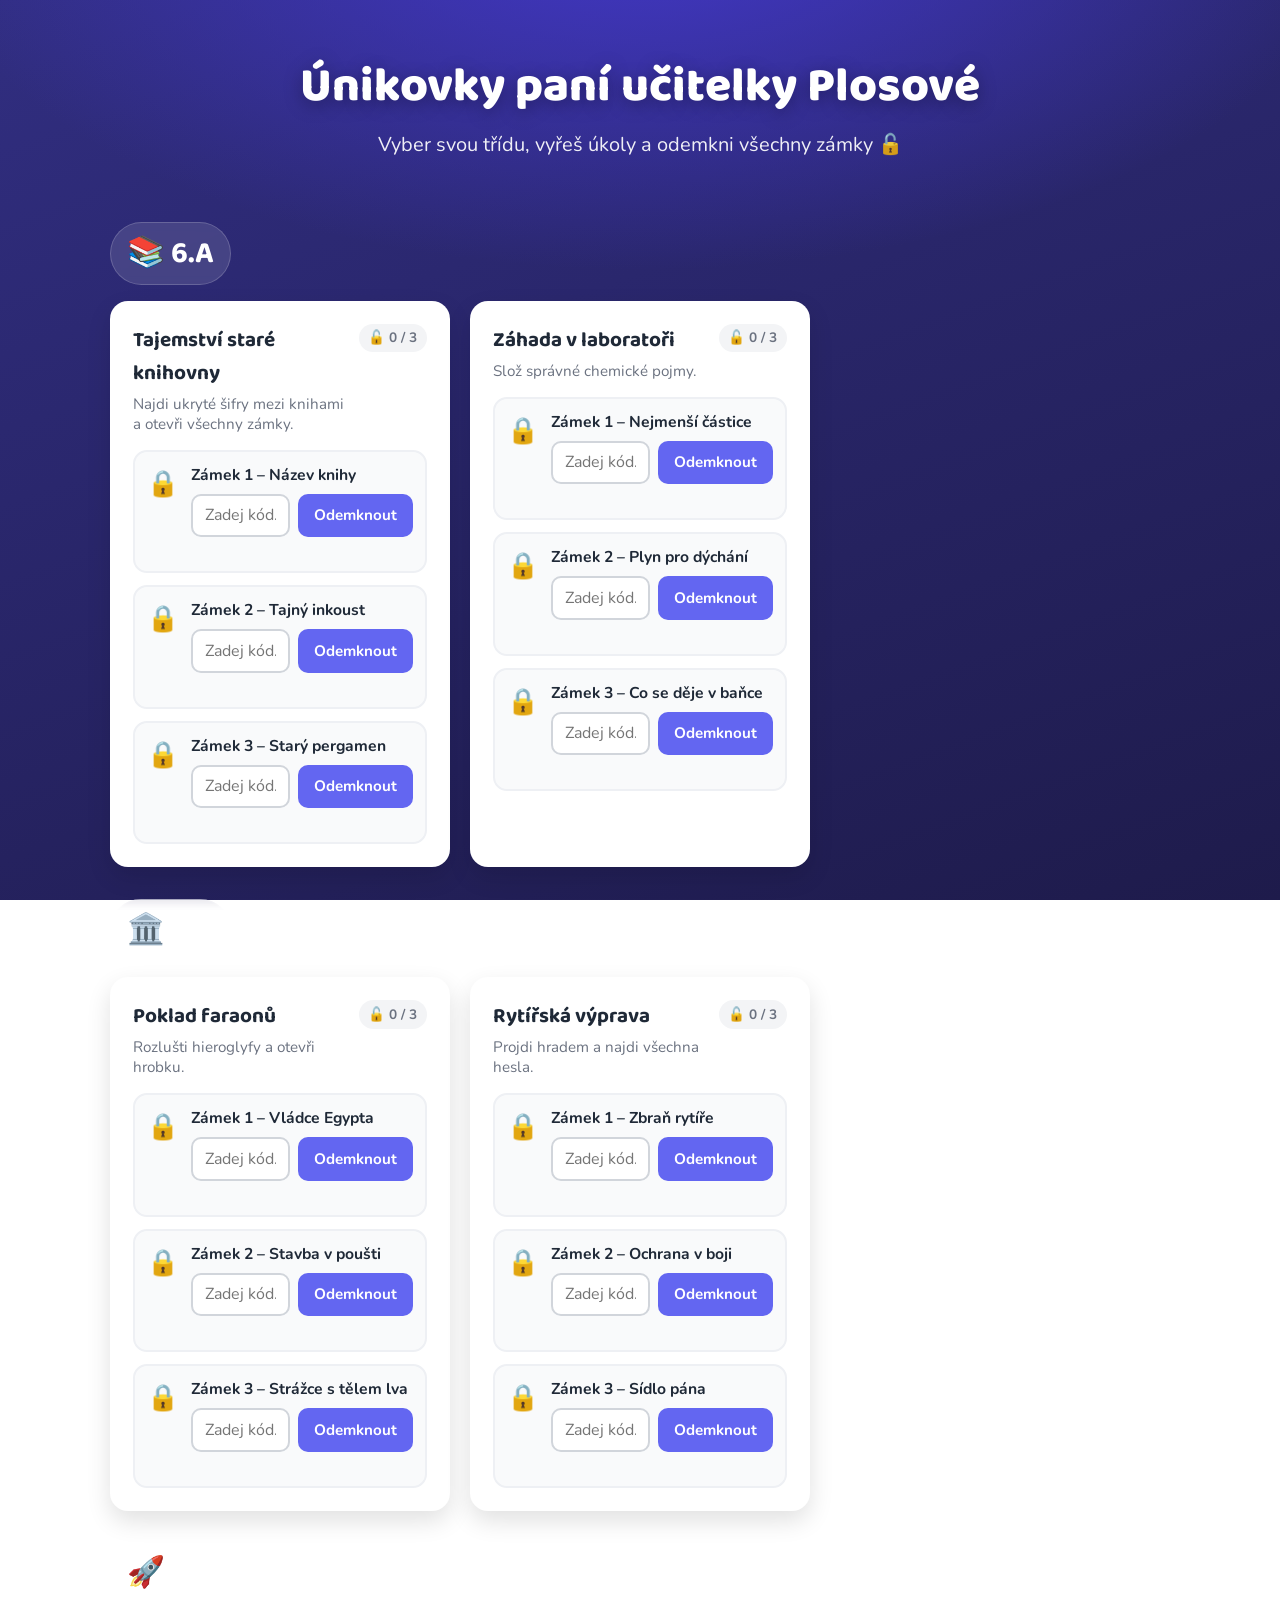
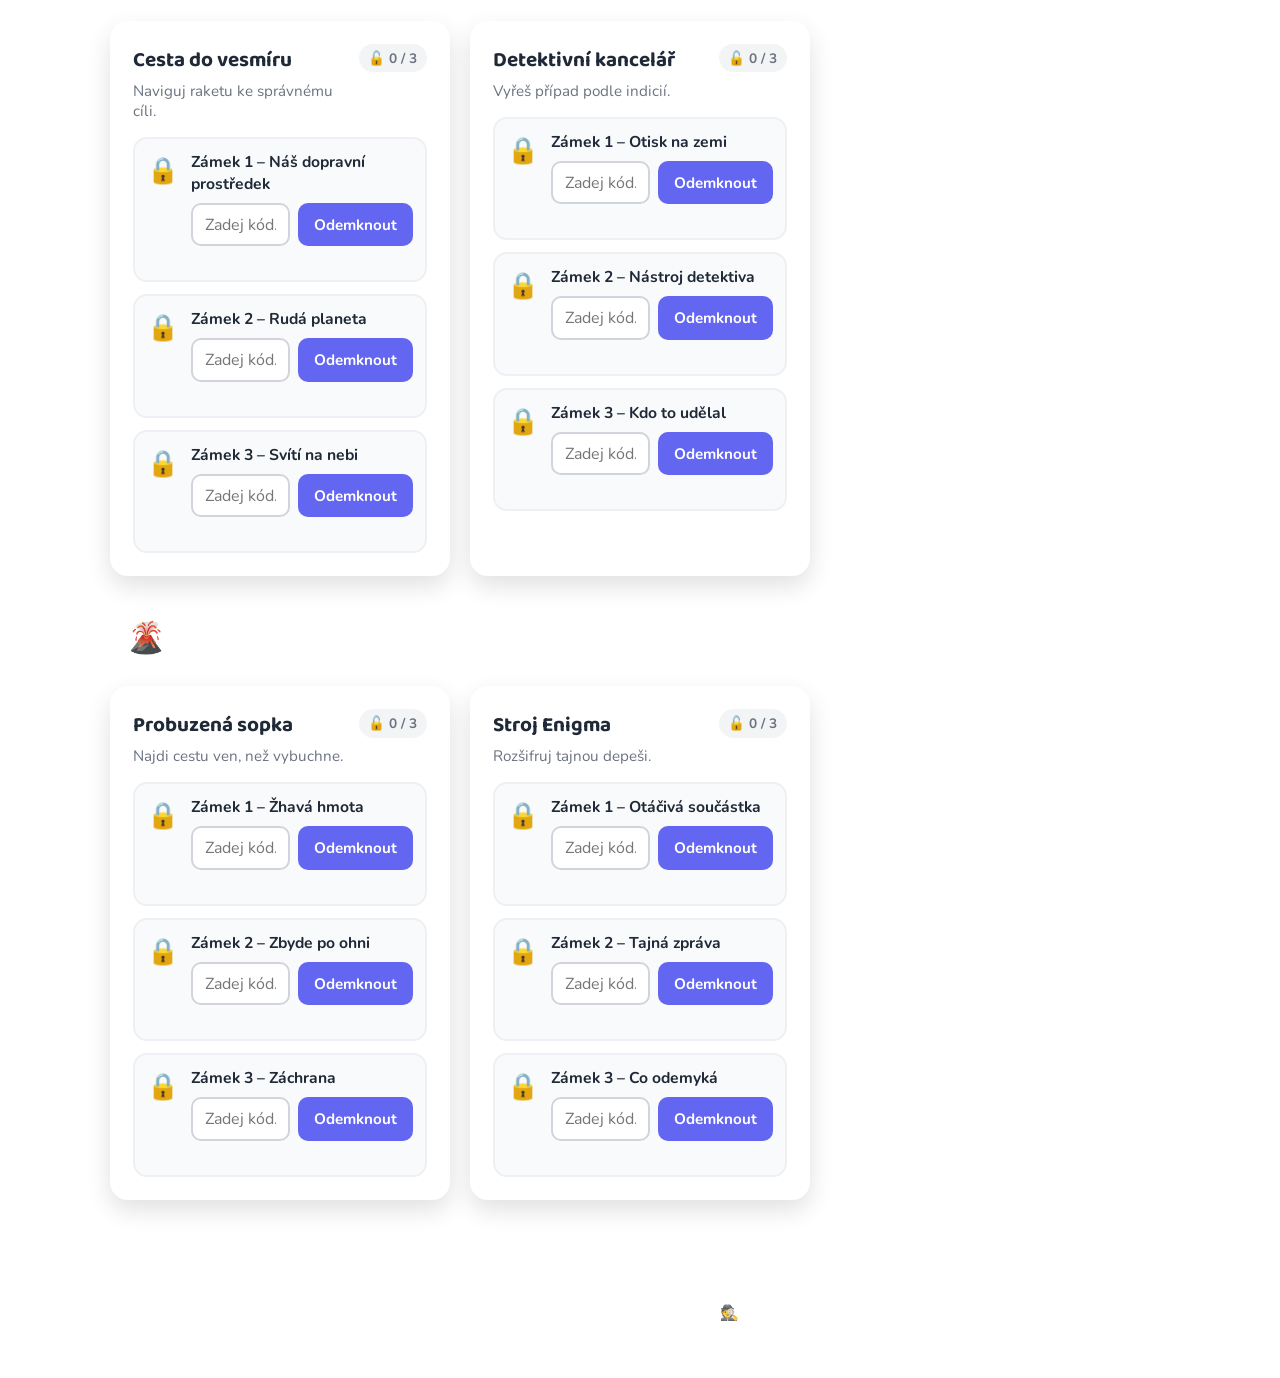
==== index.html @ 62081350 "Web s únikovkami pro paní učitelku Plosovou Statický web (HTML/CSS/JS) s únikovkami rozdělenými podl" ====
<!DOCTYPE html>
<html lang="cs">
  <head>
    <meta charset="utf-8" />
    <meta name="viewport" content="width=device-width, initial-scale=1" />
    <title>Únikovky paní učitelky Plosové</title>
    <meta
      name="description"
      content="Únikovky podle tříd – odemkni zámky správným kódem."
    />
    <link rel="preconnect" href="https://fonts.gstatic.com" crossorigin />
    <link
      href="https://fonts.googleapis.com/css2?family=Baloo+2:wght@500;700;800&family=Nunito:wght@400;600;700&display=swap"
      rel="stylesheet"
    />
    <link rel="stylesheet" href="css/styles.css" />
    <link
      rel="icon"
      href="data:image/svg+xml,<svg xmlns='http://www.w3.org/2000/svg' viewBox='0 0 100 100'><text y='.9em' font-size='90'>🔐</text></svg>"
    />
  </head>
  <body>
    <header class="hlavicka">
      <h1 id="nadpis">Únikovky paní učitelky Plosové</h1>
      <p id="podnadpis" class="podnadpis">
        Vyber svou třídu, vyřeš úkoly a odemkni všechny zámky 🔓
      </p>
    </header>

    <main>
      <div id="tridy" class="obal-trid"></div>
    </main>

    <footer class="paticka">
      <p>Hodně štěstí, detektivové! 🕵️</p>
    </footer>

    <script src="js/hash.js"></script>
    <script src="js/data.js"></script>
    <script src="js/app.js"></script>
  </body>
</html>
---- css/styles.css ----
/* ==========================================================================
   STYLY WEBU ÚNIKOVEK
   ========================================================================== */

:root {
  --pozadi-1: #312e81;
  --pozadi-2: #1e1b4b;
  --karta: #ffffff;
  --text: #1f2937;
  --text-svetly: #6b7280;
  --akcent: #6366f1;
  --akcent-tmavy: #4f46e5;
  --zelena: #22c55e;
  --zelena-svetla: #dcfce7;
  --zelena-tmava: #15803d;
  --cervena: #ef4444;
  --cervena-svetla: #fee2e2;
  --stin: 0 10px 25px rgba(0, 0, 0, 0.12);
  --radius: 18px;
}

* {
  box-sizing: border-box;
}

body {
  margin: 0;
  font-family: "Nunito", system-ui, -apple-system, "Segoe UI", sans-serif;
  color: var(--text);
  background: radial-gradient(
      1200px 600px at 50% -10%,
      #4338ca 0%,
      transparent 60%
    ),
    linear-gradient(160deg, var(--pozadi-1), var(--pozadi-2));
  min-height: 100vh;
  background-attachment: fixed;
}

/* --- Hlavička ------------------------------------------------------------ */
.hlavicka {
  text-align: center;
  color: #fff;
  padding: 3rem 1.25rem 1rem;
}

.hlavicka h1 {
  font-family: "Baloo 2", "Nunito", sans-serif;
  font-weight: 800;
  font-size: clamp(1.8rem, 5vw, 3rem);
  margin: 0 0 0.4rem;
  text-shadow: 0 4px 18px rgba(0, 0, 0, 0.35);
}

.podnadpis {
  margin: 0;
  font-size: clamp(1rem, 2.5vw, 1.25rem);
  opacity: 0.92;
}

main {
  max-width: 1100px;
  margin: 0 auto;
  padding: 1rem 1.25rem 2rem;
}

/* --- Třída --------------------------------------------------------------- */
.trida {
  margin: 2rem 0;
}

.hlavicka-tridy {
  display: flex;
  align-items: center;
  gap: 0.75rem;
  margin-bottom: 1rem;
}

.nazev-tridy {
  font-family: "Baloo 2", "Nunito", sans-serif;
  color: #fff;
  font-size: clamp(1.3rem, 3.5vw, 1.9rem);
  margin: 0;
  padding: 0.35rem 1rem;
  background: rgba(255, 255, 255, 0.12);
  border: 1px solid rgba(255, 255, 255, 0.18);
  border-radius: 999px;
  backdrop-filter: blur(4px);
}

/* --- Mřížka únikovek ----------------------------------------------------- */
.mrizka {
  display: grid;
  grid-template-columns: repeat(auto-fill, minmax(300px, 1fr));
  gap: 1.25rem;
}

/* --- Karta únikovky ------------------------------------------------------ */
.karta {
  background: var(--karta);
  border-radius: var(--radius);
  box-shadow: var(--stin);
  padding: 1.25rem;
  display: flex;
  flex-direction: column;
  gap: 1rem;
  border: 3px solid transparent;
  transition: border-color 0.3s ease, transform 0.2s ease;
}

.karta.dokonceno {
  border-color: var(--zelena);
}

.karta-hlavicka {
  position: relative;
  padding-right: 4.5rem;
}

.nazev-unikovky {
  font-family: "Baloo 2", "Nunito", sans-serif;
  font-size: 1.3rem;
  margin: 0 0 0.25rem;
  color: var(--text);
}

.popis {
  margin: 0;
  color: var(--text-svetly);
  font-size: 0.95rem;
}

.odznak {
  position: absolute;
  top: 0;
  right: 0;
  background: #f3f4f6;
  color: var(--text-svetly);
  font-weight: 700;
  font-size: 0.85rem;
  padding: 0.3rem 0.6rem;
  border-radius: 999px;
  white-space: nowrap;
}

.odznak.hotovo {
  background: var(--zelena-svetla);
  color: var(--zelena-tmava);
}

/* --- Seznam zámků -------------------------------------------------------- */
.zamky {
  list-style: none;
  margin: 0;
  padding: 0;
  display: flex;
  flex-direction: column;
  gap: 0.75rem;
}

.zamek-radek {
  position: relative;
  display: flex;
  gap: 0.75rem;
  align-items: flex-start;
  background: #f9fafb;
  border: 2px solid #eef0f4;
  border-radius: 14px;
  padding: 0.75rem;
  overflow: hidden;
  transition: background 0.35s ease, border-color 0.35s ease;
}

.zamek-radek.odemknuto {
  background: var(--zelena-svetla);
  border-color: var(--zelena);
}

.zamek-ikona {
  font-size: 1.6rem;
  line-height: 1.6;
  flex-shrink: 0;
  transition: transform 0.3s ease;
}

.zamek-radek.odemknuto .zamek-ikona {
  transform: scale(1.15);
  animation: poskoceni 0.5s ease;
}

.zamek-stred {
  flex: 1;
  min-width: 0;
}

.zamek-nazev {
  margin: 0 0 0.5rem;
  font-weight: 700;
  font-size: 0.98rem;
}

.zamek-radek.odemknuto .zamek-nazev {
  color: var(--zelena-tmava);
}

/* --- Formulář pro kód ---------------------------------------------------- */
.form-kod {
  display: flex;
  gap: 0.5rem;
}

.vstup-kod {
  flex: 1;
  min-width: 0;
  padding: 0.55rem 0.75rem;
  border: 2px solid #d1d5db;
  border-radius: 10px;
  font-size: 1rem;
  font-family: inherit;
  outline: none;
  transition: border-color 0.2s ease;
}

.vstup-kod:focus {
  border-color: var(--akcent);
}

.tlacitko {
  background: var(--akcent);
  color: #fff;
  border: none;
  border-radius: 10px;
  padding: 0.55rem 1rem;
  font-size: 0.95rem;
  font-weight: 700;
  font-family: inherit;
  cursor: pointer;
  transition: background 0.2s ease, transform 0.1s ease;
  white-space: nowrap;
}

.tlacitko:hover:not(:disabled) {
  background: var(--akcent-tmavy);
}

.tlacitko:active:not(:disabled) {
  transform: scale(0.96);
}

.tlacitko:disabled {
  opacity: 0.55;
  cursor: default;
}

.zamek-radek.odemknuto .tlacitko {
  background: var(--zelena);
}

/* --- Stavové hlášky ------------------------------------------------------ */
.stav {
  margin: 0.4rem 0 0;
  font-size: 0.88rem;
  font-weight: 700;
  min-height: 1.1em;
}

.stav.uspech {
  color: var(--zelena-tmava);
}

.stav.chyba {
  color: var(--cervena);
}

/* --- Patička ------------------------------------------------------------- */
.paticka {
  text-align: center;
  color: rgba(255, 255, 255, 0.85);
  padding: 1.5rem 1rem 2.5rem;
  font-size: 0.95rem;
}

/* --- Animace ------------------------------------------------------------- */
@keyframes poskoceni {
  0% { transform: scale(1); }
  50% { transform: scale(1.35) rotate(-8deg); }
  100% { transform: scale(1.15); }
}

.zatreseni {
  animation: zatreseni 0.4s ease;
}

@keyframes zatreseni {
  0%, 100% { transform: translateX(0); }
  20%, 60% { transform: translateX(-7px); }
  40%, 80% { transform: translateX(7px); }
}

/* Konfety */
.konfeta {
  position: absolute;
  top: -10px;
  width: 9px;
  height: 9px;
  border-radius: 2px;
  pointer-events: none;
  animation: padani 1.3s ease-in forwards;
}

@keyframes padani {
  0% { transform: translateY(0) rotate(0deg); opacity: 1; }
  100% { transform: translateY(160px) rotate(540deg); opacity: 0; }
}

@media (prefers-reduced-motion: reduce) {
  *,
  *::before,
  *::after {
    animation: none !important;
    transition: none !important;
  }
}

/* --- Menší obrazovky ----------------------------------------------------- */
@media (max-width: 420px) {
  .form-kod {
    flex-direction: column;
  }
  .tlacitko {
    width: 100%;
  }
}
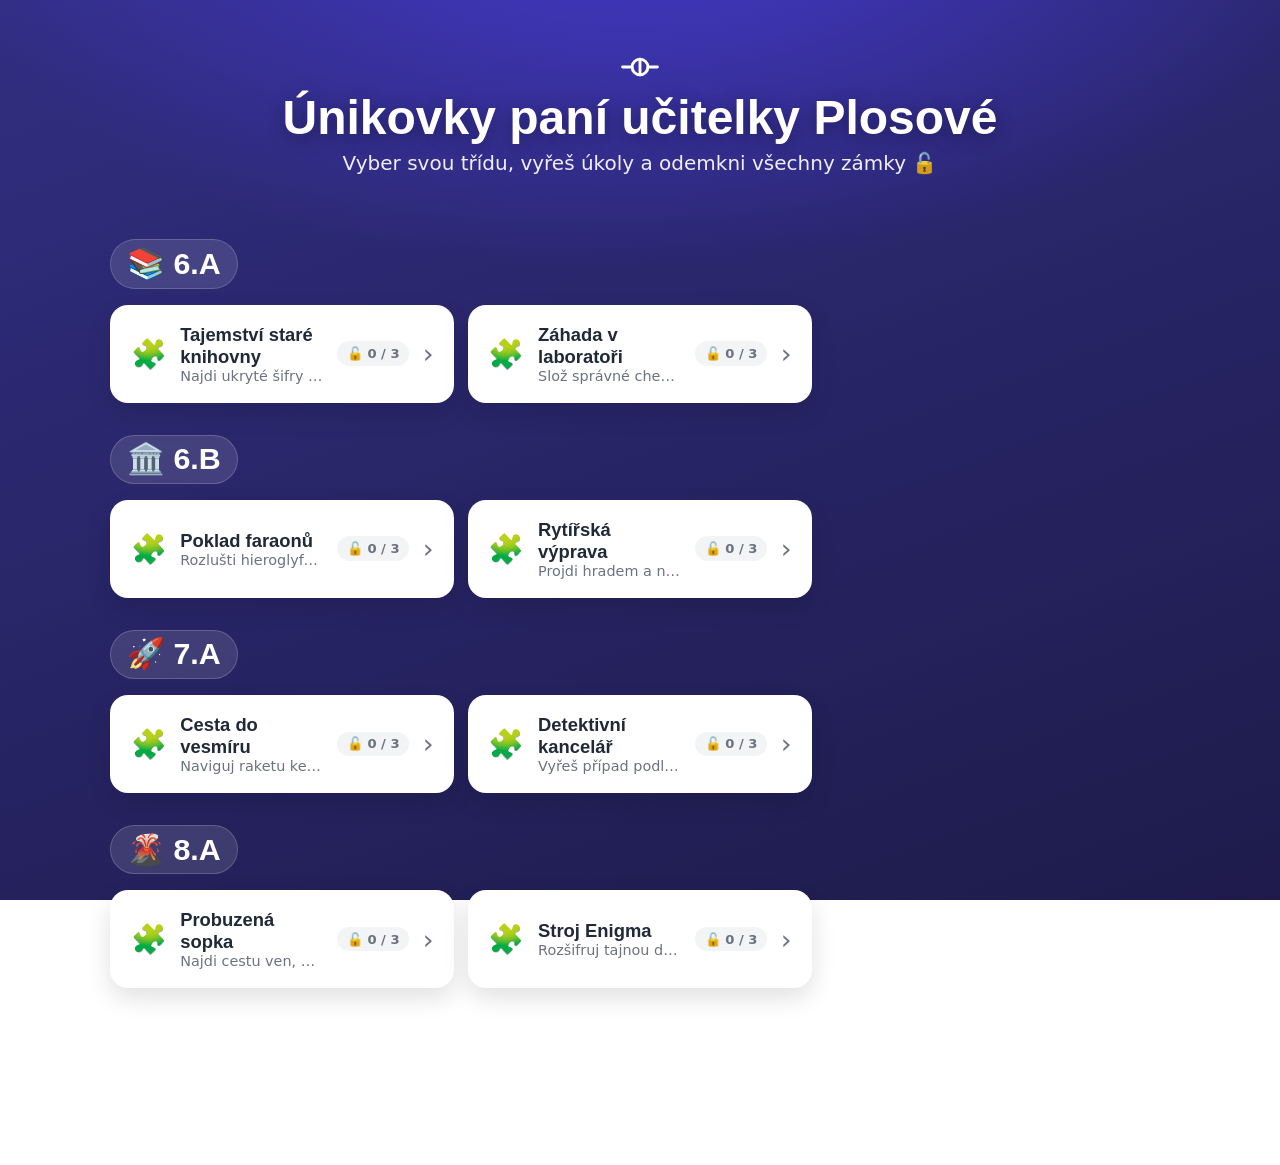
==== commit 8badb781: "Redesign do fyzikálního/dílenského stylu (rýsovací papír, technické značky) Kompletní nový vzhled dl" ====
--- a/index.html
+++ b/index.html
@@ -4,27 +4,27 @@
     <meta charset="utf-8" />
     <meta name="viewport" content="width=device-width, initial-scale=1" />
     <title>Únikovky paní učitelky Plosové</title>
-    <meta
-      name="description"
-      content="Únikovky podle tříd – odemkni zámky správným kódem."
-    />
+    <meta name="description" content="Únikovky podle tříd – odemkni zámky správným kódem." />
     <link rel="preconnect" href="https://fonts.gstatic.com" crossorigin />
     <link
-      href="https://fonts.googleapis.com/css2?family=Baloo+2:wght@500;700;800&family=Nunito:wght@400;600;700&display=swap"
+      href="https://fonts.googleapis.com/css2?family=Sora:wght@400;600;700;800&family=Space+Mono:wght@400;700&display=swap"
       rel="stylesheet"
     />
     <link rel="stylesheet" href="css/styles.css" />
     <link
       rel="icon"
-      href="data:image/svg+xml,<svg xmlns='http://www.w3.org/2000/svg' viewBox='0 0 100 100'><text y='.9em' font-size='90'>🔐</text></svg>"
+      href="data:image/svg+xml,<svg xmlns='http://www.w3.org/2000/svg' viewBox='0 0 24 24' fill='none' stroke='%23e2570f' stroke-width='2'><circle cx='12' cy='12' r='5'/><path d='M1 12h6M17 12h6M12 7v10'/></svg>"
     />
   </head>
   <body>
     <header class="hlavicka">
-      <h1 id="nadpis">Únikovky paní učitelky Plosové</h1>
-      <p id="podnadpis" class="podnadpis">
-        Vyber svou třídu, vyřeš úkoly a odemkni všechny zámky 🔓
-      </p>
+      <span class="hlavicka-znak"><svg width="38" height="38" viewBox="0 0 24 24" fill="none" stroke="currentColor" stroke-width="1.8" stroke-linecap="round" stroke-linejoin="round" aria-hidden="true"><circle cx="12" cy="12" r="5"/><path d="M1 12h6M17 12h6M12 7v10"/></svg></span>
+      <div>
+        <h1 id="nadpis">Únikovky paní učitelky Plosové</h1>
+        <p id="podnadpis" class="podnadpis">
+          Vyber svou třídu, projdi aktivity a odemkni všechny zámky.
+        </p>
+      </div>
     </header>
 
     <main>
@@ -32,11 +32,12 @@
     </main>
 
     <footer class="paticka">
-      <p>Hodně štěstí, detektivové! 🕵️</p>
+      <p>Fyzika · základní škola</p>
     </footer>
 
-    <script src="js/hash.js"></script>
+    <script src="js/common.js"></script>
+    <script src="js/symboly.js"></script>
     <script src="js/data.js"></script>
-    <script src="js/app.js"></script>
+    <script src="js/index.js"></script>
   </body>
 </html>
--- a/css/styles.css
+++ b/css/styles.css
@@ -88,64 +88,205 @@
   backdrop-filter: blur(4px);
 }
 
-/* --- Mřížka únikovek ----------------------------------------------------- */
-.mrizka {
+/* --- Úvodní stránka: seznam únikovek (odkazy) --------------------------- */
+.seznam-unikovek {
   display: grid;
-  grid-template-columns: repeat(auto-fill, minmax(300px, 1fr));
-  gap: 1.25rem;
-}
-
-/* --- Karta únikovky ------------------------------------------------------ */
-.karta {
+  grid-template-columns: repeat(auto-fill, minmax(min(100%, 320px), 1fr));
+  gap: 0.85rem;
+}
+
+.unikovka-odkaz {
+  display: flex;
+  align-items: center;
+  gap: 0.85rem;
   background: var(--karta);
   border-radius: var(--radius);
   box-shadow: var(--stin);
-  padding: 1.25rem;
+  padding: 1rem 1.1rem;
+  text-decoration: none;
+  color: var(--text);
+  border: 3px solid transparent;
+  transition: transform 0.15s ease, box-shadow 0.2s ease, border-color 0.3s ease;
+}
+
+.unikovka-odkaz:hover,
+.unikovka-odkaz:focus-visible {
+  transform: translateY(-3px);
+  box-shadow: 0 14px 30px rgba(0, 0, 0, 0.18);
+  outline: none;
+}
+
+.unikovka-odkaz.dokonceno {
+  border-color: var(--zelena);
+}
+
+.unikovka-ikona {
+  font-size: 1.8rem;
+  flex-shrink: 0;
+}
+
+.unikovka-stred {
+  flex: 1;
+  min-width: 0;
   display: flex;
   flex-direction: column;
-  gap: 1rem;
-  border: 3px solid transparent;
-  transition: border-color 0.3s ease, transform 0.2s ease;
-}
-
-.karta.dokonceno {
-  border-color: var(--zelena);
-}
-
-.karta-hlavicka {
-  position: relative;
-  padding-right: 4.5rem;
-}
-
-.nazev-unikovky {
+}
+
+.unikovka-nazev {
   font-family: "Baloo 2", "Nunito", sans-serif;
-  font-size: 1.3rem;
-  margin: 0 0 0.25rem;
-  color: var(--text);
-}
-
-.popis {
-  margin: 0;
+  font-weight: 700;
+  font-size: 1.15rem;
+}
+
+.unikovka-popis {
   color: var(--text-svetly);
-  font-size: 0.95rem;
+  font-size: 0.9rem;
+  overflow: hidden;
+  text-overflow: ellipsis;
+  white-space: nowrap;
+}
+
+.sipka {
+  font-size: 1.7rem;
+  color: var(--text-svetly);
+  flex-shrink: 0;
 }
 
 .odznak {
-  position: absolute;
-  top: 0;
-  right: 0;
   background: #f3f4f6;
   color: var(--text-svetly);
   font-weight: 700;
-  font-size: 0.85rem;
+  font-size: 0.82rem;
   padding: 0.3rem 0.6rem;
   border-radius: 999px;
   white-space: nowrap;
+  flex-shrink: 0;
 }
 
 .odznak.hotovo {
   background: var(--zelena-svetla);
   color: var(--zelena-tmava);
+}
+
+/* --- Detail únikovky ----------------------------------------------------- */
+.obal-detail {
+  max-width: 820px;
+  margin: 0 auto;
+}
+
+.tlacitko-zpet {
+  display: inline-block;
+  margin: 1.5rem 0 0.5rem;
+  color: #fff;
+  text-decoration: none;
+  font-weight: 700;
+  background: rgba(255, 255, 255, 0.14);
+  border: 1px solid rgba(255, 255, 255, 0.2);
+  padding: 0.45rem 0.9rem;
+  border-radius: 999px;
+}
+
+.tlacitko-zpet:hover {
+  background: rgba(255, 255, 255, 0.24);
+}
+
+.detail-hlavicka {
+  background: var(--karta);
+  border-radius: var(--radius);
+  box-shadow: var(--stin);
+  padding: 1.5rem;
+  margin: 0.75rem 0 1.25rem;
+}
+
+.stitek-trida {
+  display: inline-block;
+  background: #eef2ff;
+  color: var(--akcent-tmavy);
+  font-weight: 700;
+  font-size: 0.85rem;
+  padding: 0.25rem 0.7rem;
+  border-radius: 999px;
+  margin-bottom: 0.6rem;
+}
+
+.detail-nazev {
+  font-family: "Baloo 2", "Nunito", sans-serif;
+  font-size: clamp(1.6rem, 4vw, 2.2rem);
+  margin: 0 0 0.4rem;
+}
+
+.detail-popis {
+  margin: 0;
+  color: var(--text-svetly);
+  font-size: 1.02rem;
+}
+
+.postup {
+  margin-top: 1.1rem;
+}
+
+.postup-text {
+  font-weight: 700;
+  font-size: 0.9rem;
+  color: var(--text-svetly);
+}
+
+.postup.hotovo .postup-text {
+  color: var(--zelena-tmava);
+}
+
+.postup-bar {
+  margin-top: 0.4rem;
+  height: 10px;
+  background: #eef0f4;
+  border-radius: 999px;
+  overflow: hidden;
+}
+
+.postup-vypln {
+  height: 100%;
+  width: 0;
+  background: linear-gradient(90deg, var(--akcent), var(--zelena));
+  border-radius: 999px;
+  transition: width 0.5s ease;
+}
+
+.vse-hotovo {
+  display: none;
+  margin: 1rem 0 0;
+  font-weight: 800;
+  color: var(--zelena-tmava);
+  background: var(--zelena-svetla);
+  border-radius: 12px;
+  padding: 0.7rem 1rem;
+  text-align: center;
+}
+
+.vse-hotovo.zobraz {
+  display: block;
+  animation: poskoceni 0.5s ease;
+}
+
+ul.detail-zamky {
+  display: grid;
+  grid-template-columns: repeat(auto-fill, minmax(min(100%, 330px), 1fr));
+  gap: 0.85rem;
+}
+
+.nenalezeno {
+  background: var(--karta);
+  border-radius: var(--radius);
+  box-shadow: var(--stin);
+  padding: 2rem;
+  text-align: center;
+  margin-top: 3rem;
+}
+
+.nenalezeno .tlacitko-zpet {
+  color: var(--akcent);
+  background: #eef2ff;
+  border-color: transparent;
+  margin-top: 1rem;
 }
 
 /* --- Seznam zámků -------------------------------------------------------- */
